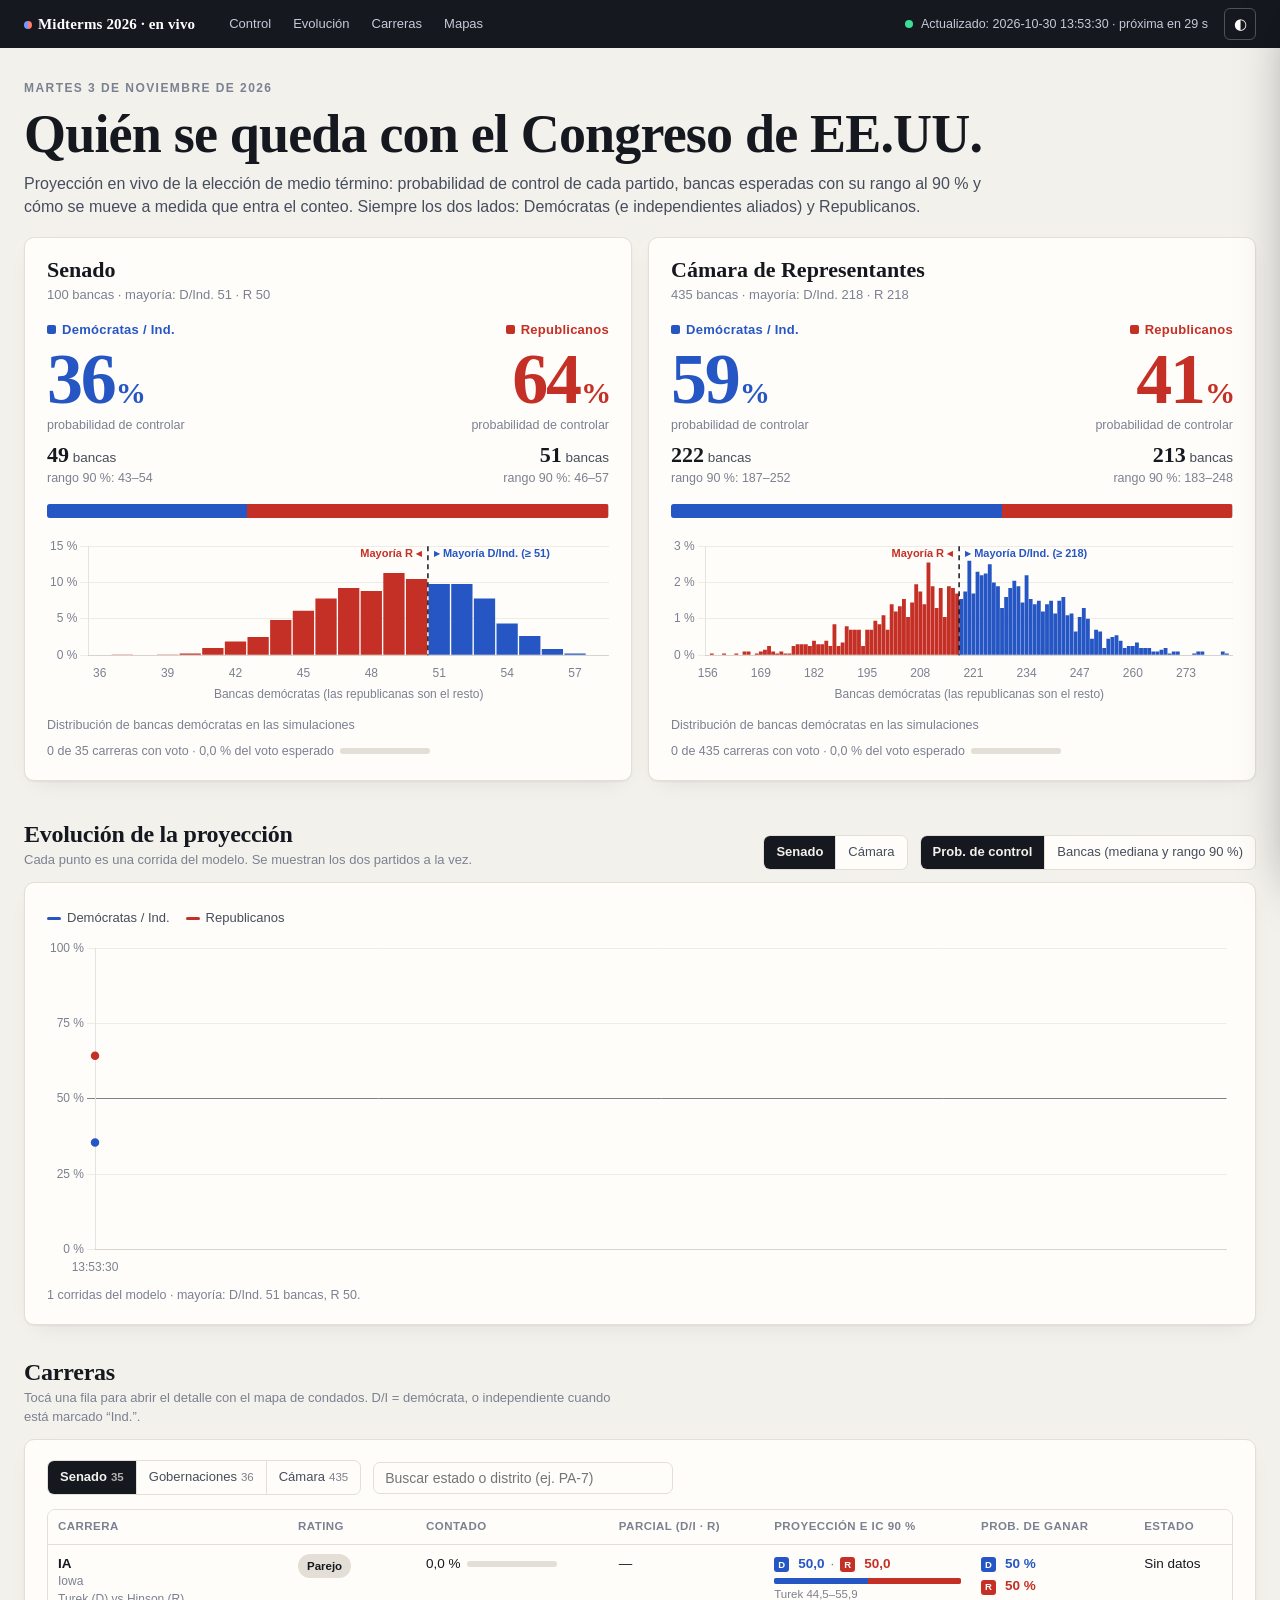
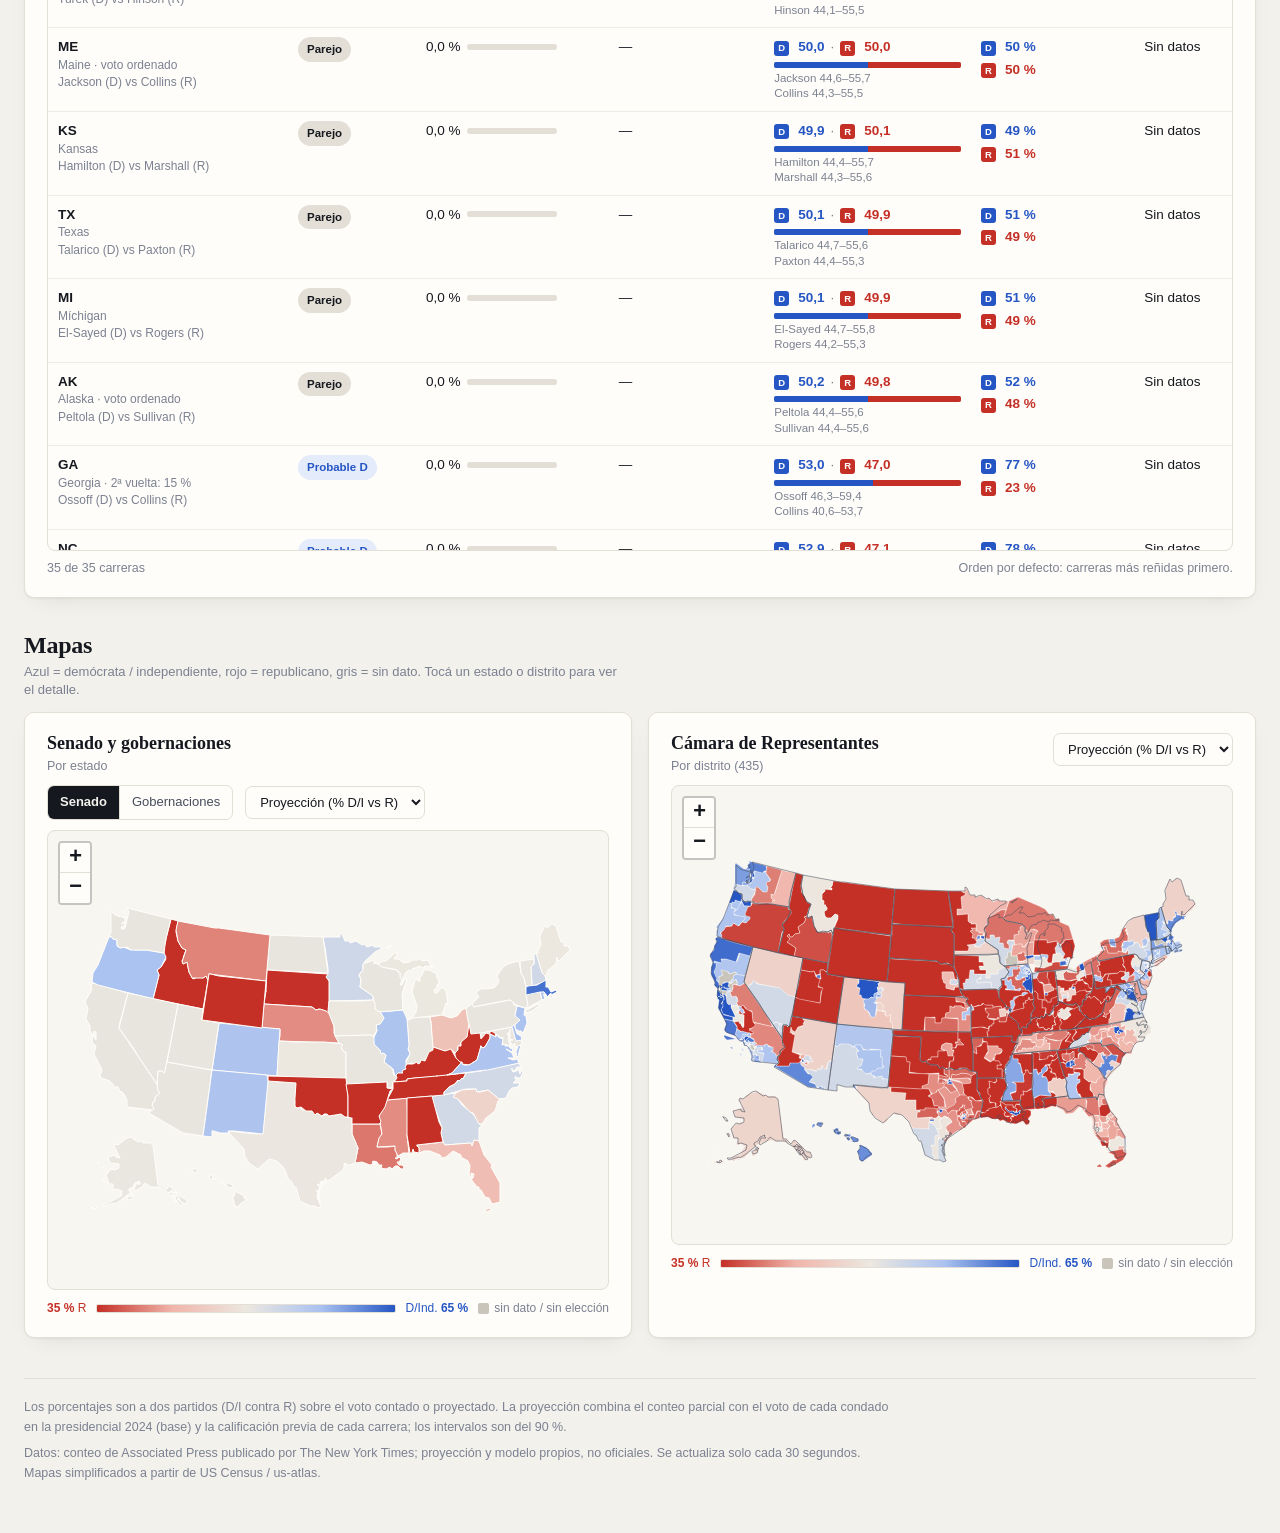
==== dash/index.html @ 450eb251 "Tablero en vivo (mapas, carreras, control) y datos previos a la elección Co-Authored-By: Claude Opus" ====
<!doctype html>
<html lang="es">
<head>
<meta charset="utf-8">
<meta name="viewport" content="width=device-width,initial-scale=1">
<title>Midterms 2026 en vivo</title>
<meta name="description" content="Proyección en vivo de las elecciones de medio término de EE.UU. 2026: Senado, Cámara de Representantes y gobernaciones.">
<link rel="stylesheet" href="lib/leaflet.css">
<link rel="stylesheet" href="style.css">
</head>
<body>
<header class="top">
  <div class="wrap">
    <div class="brand"><i></i>Midterms 2026 <span>· en vivo</span></div>
    <nav class="navl" aria-label="Secciones">
      <a href="#resumen">Control</a><a href="#evolucion">Evolución</a><a href="#carreras">Carreras</a><a href="#mapas">Mapas</a>
    </nav>
    <div class="live" id="live"><span class="dot"></span><span class="lt" id="liveTxt">Cargando…</span></div>
    <button class="ibtn" id="themeBtn" type="button" aria-label="Cambiar entre modo claro y oscuro" title="Modo claro / oscuro">◐</button>
  </div>
</header>

<main class="wrap">
  <section class="hero" id="resumen">
    <div class="kick">Martes 3 de noviembre de 2026</div>
    <h1>Quién se queda con el Congreso de EE.UU.</h1>
    <p class="sub">Proyección en vivo de la elección de medio término: probabilidad de control de cada partido, bancas esperadas con su rango al 90 % y cómo se mueve a medida que entra el conteo. Siempre los dos lados: Demócratas (e independientes aliados) y Republicanos.</p>
    <div class="srcnote" id="srcnote"></div>
    <div class="errbox" id="errbox" role="alert"></div>
    <div class="chambers" id="chambers"></div>
  </section>

  <section class="block" id="evolucion">
    <div class="head">
      <div><h2>Evolución de la proyección</h2><p class="hint">Cada punto es una corrida del modelo. Se muestran los dos partidos a la vez.</p></div>
      <div class="ctl">
        <div class="seg" id="evoCh" role="group" aria-label="Cámara"><button type="button" data-v="S" class="on">Senado</button><button type="button" data-v="H">Cámara</button></div>
        <div class="seg" id="evoMet" role="group" aria-label="Métrica"><button type="button" data-v="p" class="on">Prob. de control</button><button type="button" data-v="s">Bancas (mediana y rango 90 %)</button></div>
      </div>
    </div>
    <div class="card">
      <div class="leg"><span><i style="background:var(--d)"></i>Demócratas / Ind.</span><span><i style="background:var(--r)"></i>Republicanos</span></div>
      <div class="evo"><canvas id="evoCanvas" role="img" aria-label="Evolución de la probabilidad de control y de las bancas"></canvas></div>
      <p class="note" id="evoNote"></p>
    </div>
  </section>

  <section class="block" id="carreras">
    <div class="head">
      <div><h2>Carreras</h2><p class="hint">Tocá una fila para abrir el detalle con el mapa de condados. D/I = demócrata, o independiente cuando está marcado “Ind.”.</p></div>
    </div>
    <div class="card">
      <div class="ctl">
        <div class="seg" id="tabOff" role="group" aria-label="Tipo de carrera"></div>
        <input class="sbox" id="q" type="search" placeholder="Buscar estado o distrito (ej. PA-7)" aria-label="Buscar carrera" autocomplete="off">
        <label class="chk" id="allWrap"><input type="checkbox" id="allH"> Mostrar las 435</label>
      </div>
      <div class="tw"><div class="scroller" id="tscroll"><table class="rt" id="rt"></table></div></div>
      <div class="tmeta"><span id="tcount"></span><span>Orden por defecto: carreras más reñidas primero.</span></div>
    </div>
  </section>

  <section class="block" id="mapas">
    <div class="head">
      <div><h2>Mapas</h2><p class="hint">Azul = demócrata / independiente, rojo = republicano, gris = sin dato. Tocá un estado o distrito para ver el detalle.</p></div>
    </div>
    <div class="maps">
      <div class="card">
        <div class="mh">
          <div><h3>Senado y gobernaciones</h3><p>Por estado</p></div>
          <div class="ctl">
            <div class="seg" id="m1off" role="group" aria-label="Cargo"><button type="button" data-v="S" class="on">Senado</button><button type="button" data-v="G">Gobernaciones</button></div>
            <select class="sel" id="m1met" aria-label="Qué colorear"></select>
          </div>
        </div>
        <div class="map" id="map1"></div>
        <div class="lg" id="lg1"></div>
      </div>
      <div class="card">
        <div class="mh">
          <div><h3>Cámara de Representantes</h3><p>Por distrito (435)</p></div>
          <div class="ctl"><select class="sel" id="m2met" aria-label="Qué colorear"></select></div>
        </div>
        <div class="map" id="map2"></div>
        <div class="lg" id="lg2"></div>
      </div>
    </div>
  </section>

  <footer class="foot">
    <p>Los porcentajes son a dos partidos (D/I contra R) sobre el voto contado o proyectado. La proyección combina el conteo parcial con el voto de cada condado en la presidencial 2024 (base) y la calificación previa de cada carrera; los intervalos son del 90 %.</p>
    <p>Datos: conteo de Associated Press publicado por The New York Times; proyección y modelo propios, no oficiales. Se actualiza solo cada 30 segundos. Mapas simplificados a partir de US Census / us-atlas.</p>
  </footer>
</main>

<div class="scrim" id="scrim"></div>
<aside class="drawer" id="drawer" aria-hidden="true" aria-label="Detalle de la carrera">
  <div class="dh"><div><h2 id="dTitle"></h2><div class="m" id="dMeta"></div></div><button class="xbtn" id="dClose" type="button" aria-label="Cerrar">✕</button></div>
  <div class="db">
    <div class="cmp" id="dCmp"></div>
    <div class="head" style="margin:18px 0 10px"><div class="seg" id="dMode" role="group" aria-label="Qué mostrar en el mapa"></div></div>
    <div class="map dmap" id="dmap"></div>
    <div class="lg" id="dLg"></div>
    <p class="note" id="dNote"></p>
    <div class="utab" id="dUnits"></div>
  </div>
</aside>

<script src="lib/leaflet.js"></script>
<script src="lib/chart.umd.js"></script>
<script src="app.js"></script>
</body>
</html>
---- dash/lib/leaflet.css ----
/* required styles */

.leaflet-pane,
.leaflet-tile,
.leaflet-marker-icon,
.leaflet-marker-shadow,
.leaflet-tile-container,
.leaflet-pane > svg,
.leaflet-pane > canvas,
.leaflet-zoom-box,
.leaflet-image-layer,
.leaflet-layer {
	position: absolute;
	left: 0;
	top: 0;
	}
.leaflet-container {
	overflow: hidden;
	}
.leaflet-tile,
.leaflet-marker-icon,
.leaflet-marker-shadow {
	-webkit-user-select: none;
	   -moz-user-select: none;
	        user-select: none;
	  -webkit-user-drag: none;
	}
/* Prevents IE11 from highlighting tiles in blue */
.leaflet-tile::selection {
	background: transparent;
}
/* Safari renders non-retina tile on retina better with this, but Chrome is worse */
.leaflet-safari .leaflet-tile {
	image-rendering: -webkit-optimize-contrast;
	}
/* hack that prevents hw layers "stretching" when loading new tiles */
.leaflet-safari .leaflet-tile-container {
	width: 1600px;
	height: 1600px;
	-webkit-transform-origin: 0 0;
	}
.leaflet-marker-icon,
.leaflet-marker-shadow {
	display: block;
	}
/* .leaflet-container svg: reset svg max-width decleration shipped in Joomla! (joomla.org) 3.x */
/* .leaflet-container img: map is broken in FF if you have max-width: 100% on tiles */
.leaflet-container .leaflet-overlay-pane svg {
	max-width: none !important;
	max-height: none !important;
	}
.leaflet-container .leaflet-marker-pane img,
.leaflet-container .leaflet-shadow-pane img,
.leaflet-container .leaflet-tile-pane img,
.leaflet-container img.leaflet-image-layer,
.leaflet-container .leaflet-tile {
	max-width: none !important;
	max-height: none !important;
	width: auto;
	padding: 0;
	}

.leaflet-container img.leaflet-tile {
	/* See: https://bugs.chromium.org/p/chromium/issues/detail?id=600120 */
	mix-blend-mode: plus-lighter;
}

.leaflet-container.leaflet-touch-zoom {
	-ms-touch-action: pan-x pan-y;
	touch-action: pan-x pan-y;
	}
.leaflet-container.leaflet-touch-drag {
	-ms-touch-action: pinch-zoom;
	/* Fallback for FF which doesn't support pinch-zoom */
	touch-action: none;
	touch-action: pinch-zoom;
}
.leaflet-container.leaflet-touch-drag.leaflet-touch-zoom {
	-ms-touch-action: none;
	touch-action: none;
}
.leaflet-container {
	-webkit-tap-highlight-color: transparent;
}
.leaflet-container a {
	-webkit-tap-highlight-color: rgba(51, 181, 229, 0.4);
}
.leaflet-tile {
	filter: inherit;
	visibility: hidden;
	}
.leaflet-tile-loaded {
	visibility: inherit;
	}
.leaflet-zoom-box {
	width: 0;
	height: 0;
	-moz-box-sizing: border-box;
	     box-sizing: border-box;
	z-index: 800;
	}
/* workaround for https://bugzilla.mozilla.org/show_bug.cgi?id=888319 */
.leaflet-overlay-pane svg {
	-moz-user-select: none;
	}

.leaflet-pane         { z-index: 400; }

.leaflet-tile-pane    { z-index: 200; }
.leaflet-overlay-pane { z-index: 400; }
.leaflet-shadow-pane  { z-index: 500; }
.leaflet-marker-pane  { z-index: 600; }
.leaflet-tooltip-pane   { z-index: 650; }
.leaflet-popup-pane   { z-index: 700; }

.leaflet-map-pane canvas { z-index: 100; }
.leaflet-map-pane svg    { z-index: 200; }

.leaflet-vml-shape {
	width: 1px;
	height: 1px;
	}
.lvml {
	behavior: url(#default#VML);
	display: inline-block;
	position: absolute;
	}


/* control positioning */

.leaflet-control {
	position: relative;
	z-index: 800;
	pointer-events: visiblePainted; /* IE 9-10 doesn't have auto */
	pointer-events: auto;
	}
.leaflet-top,
.leaflet-bottom {
	position: absolute;
	z-index: 1000;
	pointer-events: none;
	}
.leaflet-top {
	top: 0;
	}
.leaflet-right {
	right: 0;
	}
.leaflet-bottom {
	bottom: 0;
	}
.leaflet-left {
	left: 0;
	}
.leaflet-control {
	float: left;
	clear: both;
	}
.leaflet-right .leaflet-control {
	float: right;
	}
.leaflet-top .leaflet-control {
	margin-top: 10px;
	}
.leaflet-bottom .leaflet-control {
	margin-bottom: 10px;
	}
.leaflet-left .leaflet-control {
	margin-left: 10px;
	}
.leaflet-right .leaflet-control {
	margin-right: 10px;
	}


/* zoom and fade animations */

.leaflet-fade-anim .leaflet-popup {
	opacity: 0;
	-webkit-transition: opacity 0.2s linear;
	   -moz-transition: opacity 0.2s linear;
	        transition: opacity 0.2s linear;
	}
.leaflet-fade-anim .leaflet-map-pane .leaflet-popup {
	opacity: 1;
	}
.leaflet-zoom-animated {
	-webkit-transform-origin: 0 0;
	    -ms-transform-origin: 0 0;
	        transform-origin: 0 0;
	}
svg.leaflet-zoom-animated {
	will-change: transform;
}

.leaflet-zoom-anim .leaflet-zoom-animated {
	-webkit-transition: -webkit-transform 0.25s cubic-bezier(0,0,0.25,1);
	   -moz-transition:    -moz-transform 0.25s cubic-bezier(0,0,0.25,1);
	        transition:         transform 0.25s cubic-bezier(0,0,0.25,1);
	}
.leaflet-zoom-anim .leaflet-tile,
.leaflet-pan-anim .leaflet-tile {
	-webkit-transition: none;
	   -moz-transition: none;
	        transition: none;
	}

.leaflet-zoom-anim .leaflet-zoom-hide {
	visibility: hidden;
	}


/* cursors */

.leaflet-interactive {
	cursor: pointer;
	}
.leaflet-grab {
	cursor: -webkit-grab;
	cursor:    -moz-grab;
	cursor:         grab;
	}
.leaflet-crosshair,
.leaflet-crosshair .leaflet-interactive {
	cursor: crosshair;
	}
.leaflet-popup-pane,
.leaflet-control {
	cursor: auto;
	}
.leaflet-dragging .leaflet-grab,
.leaflet-dragging .leaflet-grab .leaflet-interactive,
.leaflet-dragging .leaflet-marker-draggable {
	cursor: move;
	cursor: -webkit-grabbing;
	cursor:    -moz-grabbing;
	cursor:         grabbing;
	}

/* marker & overlays interactivity */
.leaflet-marker-icon,
.leaflet-marker-shadow,
.leaflet-image-layer,
.leaflet-pane > svg path,
.leaflet-tile-container {
	pointer-events: none;
	}

.leaflet-marker-icon.leaflet-interactive,
.leaflet-image-layer.leaflet-interactive,
.leaflet-pane > svg path.leaflet-interactive,
svg.leaflet-image-layer.leaflet-interactive path {
	pointer-events: visiblePainted; /* IE 9-10 doesn't have auto */
	pointer-events: auto;
	}

/* visual tweaks */

.leaflet-container {
	background: #ddd;
	outline-offset: 1px;
	}
.leaflet-container a {
	color: #0078A8;
	}
.leaflet-zoom-box {
	border: 2px dotted #38f;
	background: rgba(255,255,255,0.5);
	}


/* general typography */
.leaflet-container {
	font-family: "Helvetica Neue", Arial, Helvetica, sans-serif;
	font-size: 12px;
	font-size: 0.75rem;
	line-height: 1.5;
	}


/* general toolbar styles */

.leaflet-bar {
	box-shadow: 0 1px 5px rgba(0,0,0,0.65);
	border-radius: 4px;
	}
.leaflet-bar a {
	background-color: #fff;
	border-bottom: 1px solid #ccc;
	width: 26px;
	height: 26px;
	line-height: 26px;
	display: block;
	text-align: center;
	text-decoration: none;
	color: black;
	}
.leaflet-bar a,
.leaflet-control-layers-toggle {
	background-position: 50% 50%;
	background-repeat: no-repeat;
	display: block;
	}
.leaflet-bar a:hover,
.leaflet-bar a:focus {
	background-color: #f4f4f4;
	}
.leaflet-bar a:first-child {
	border-top-left-radius: 4px;
	border-top-right-radius: 4px;
	}
.leaflet-bar a:last-child {
	border-bottom-left-radius: 4px;
	border-bottom-right-radius: 4px;
	border-bottom: none;
	}
.leaflet-bar a.leaflet-disabled {
	cursor: default;
	background-color: #f4f4f4;
	color: #bbb;
	}

.leaflet-touch .leaflet-bar a {
	width: 30px;
	height: 30px;
	line-height: 30px;
	}
.leaflet-touch .leaflet-bar a:first-child {
	border-top-left-radius: 2px;
	border-top-right-radius: 2px;
	}
.leaflet-touch .leaflet-bar a:last-child {
	border-bottom-left-radius: 2px;
	border-bottom-right-radius: 2px;
	}

/* zoom control */

.leaflet-control-zoom-in,
.leaflet-control-zoom-out {
	font: bold 18px 'Lucida Console', Monaco, monospace;
	text-indent: 1px;
	}

.leaflet-touch .leaflet-control-zoom-in, .leaflet-touch .leaflet-control-zoom-out  {
	font-size: 22px;
	}


/* layers control */

.leaflet-control-layers {
	box-shadow: 0 1px 5px rgba(0,0,0,0.4);
	background: #fff;
	border-radius: 5px;
	}
.leaflet-control-layers-toggle {
	background-image: url(images/layers.png);
	width: 36px;
	height: 36px;
	}
.leaflet-retina .leaflet-control-layers-toggle {
	background-image: url(images/layers-2x.png);
	background-size: 26px 26px;
	}
.leaflet-touch .leaflet-control-layers-toggle {
	width: 44px;
	height: 44px;
	}
.leaflet-control-layers .leaflet-control-layers-list,
.leaflet-control-layers-expanded .leaflet-control-layers-toggle {
	display: none;
	}
.leaflet-control-layers-expanded .leaflet-control-layers-list {
	display: block;
	position: relative;
	}
.leaflet-control-layers-expanded {
	padding: 6px 10px 6px 6px;
	color: #333;
	background: #fff;
	}
.leaflet-control-layers-scrollbar {
	overflow-y: scroll;
	overflow-x: hidden;
	padding-right: 5px;
	}
.leaflet-control-layers-selector {
	margin-top: 2px;
	position: relative;
	top: 1px;
	}
.leaflet-control-layers label {
	display: block;
	font-size: 13px;
	font-size: 1.08333em;
	}
.leaflet-control-layers-separator {
	height: 0;
	border-top: 1px solid #ddd;
	margin: 5px -10px 5px -6px;
	}

/* Default icon URLs */
.leaflet-default-icon-path { /* used only in path-guessing heuristic, see L.Icon.Default */
	background-image: url(images/marker-icon.png);
	}


/* attribution and scale controls */

.leaflet-container .leaflet-control-attribution {
	background: #fff;
	background: rgba(255, 255, 255, 0.8);
	margin: 0;
	}
.leaflet-control-attribution,
.leaflet-control-scale-line {
	padding: 0 5px;
	color: #333;
	line-height: 1.4;
	}
.leaflet-control-attribution a {
	text-decoration: none;
	}
.leaflet-control-attribution a:hover,
.leaflet-control-attribution a:focus {
	text-decoration: underline;
	}
.leaflet-attribution-flag {
	display: inline !important;
	vertical-align: baseline !important;
	width: 1em;
	height: 0.6669em;
	}
.leaflet-left .leaflet-control-scale {
	margin-left: 5px;
	}
.leaflet-bottom .leaflet-control-scale {
	margin-bottom: 5px;
	}
.leaflet-control-scale-line {
	border: 2px solid #777;
	border-top: none;
	line-height: 1.1;
	padding: 2px 5px 1px;
	white-space: nowrap;
	-moz-box-sizing: border-box;
	     box-sizing: border-box;
	background: rgba(255, 255, 255, 0.8);
	text-shadow: 1px 1px #fff;
	}
.leaflet-control-scale-line:not(:first-child) {
	border-top: 2px solid #777;
	border-bottom: none;
	margin-top: -2px;
	}
.leaflet-control-scale-line:not(:first-child):not(:last-child) {
	border-bottom: 2px solid #777;
	}

.leaflet-touch .leaflet-control-attribution,
.leaflet-touch .leaflet-control-layers,
.leaflet-touch .leaflet-bar {
	box-shadow: none;
	}
.leaflet-touch .leaflet-control-layers,
.leaflet-touch .leaflet-bar {
	border: 2px solid rgba(0,0,0,0.2);
	background-clip: padding-box;
	}


/* popup */

.leaflet-popup {
	position: absolute;
	text-align: center;
	margin-bottom: 20px;
	}
.leaflet-popup-content-wrapper {
	padding: 1px;
	text-align: left;
	border-radius: 12px;
	}
.leaflet-popup-content {
	margin: 13px 24px 13px 20px;
	line-height: 1.3;
	font-size: 13px;
	font-size: 1.08333em;
	min-height: 1px;
	}
.leaflet-popup-content p {
	margin: 17px 0;
	margin: 1.3em 0;
	}
.leaflet-popup-tip-container {
	width: 40px;
	height: 20px;
	position: absolute;
	left: 50%;
	margin-top: -1px;
	margin-left: -20px;
	overflow: hidden;
	pointer-events: none;
	}
.leaflet-popup-tip {
	width: 17px;
	height: 17px;
	padding: 1px;

	margin: -10px auto 0;
	pointer-events: auto;

	-webkit-transform: rotate(45deg);
	   -moz-transform: rotate(45deg);
	    -ms-transform: rotate(45deg);
	        transform: rotate(45deg);
	}
.leaflet-popup-content-wrapper,
.leaflet-popup-tip {
	background: white;
	color: #333;
	box-shadow: 0 3px 14px rgba(0,0,0,0.4);
	}
.leaflet-container a.leaflet-popup-close-button {
	position: absolute;
	top: 0;
	right: 0;
	border: none;
	text-align: center;
	width: 24px;
	height: 24px;
	font: 16px/24px Tahoma, Verdana, sans-serif;
	color: #757575;
	text-decoration: none;
	background: transparent;
	}
.leaflet-container a.leaflet-popup-close-button:hover,
.leaflet-container a.leaflet-popup-close-button:focus {
	color: #585858;
	}
.leaflet-popup-scrolled {
	overflow: auto;
	}

.leaflet-oldie .leaflet-popup-content-wrapper {
	-ms-zoom: 1;
	}
.leaflet-oldie .leaflet-popup-tip {
	width: 24px;
	margin: 0 auto;

	-ms-filter: "progid:DXImageTransform.Microsoft.Matrix(M11=0.70710678, M12=0.70710678, M21=-0.70710678, M22=0.70710678)";
	filter: progid:DXImageTransform.Microsoft.Matrix(M11=0.70710678, M12=0.70710678, M21=-0.70710678, M22=0.70710678);
	}

.leaflet-oldie .leaflet-control-zoom,
.leaflet-oldie .leaflet-control-layers,
.leaflet-oldie .leaflet-popup-content-wrapper,
.leaflet-oldie .leaflet-popup-tip {
	border: 1px solid #999;
	}


/* div icon */

.leaflet-div-icon {
	background: #fff;
	border: 1px solid #666;
	}


/* Tooltip */
/* Base styles for the element that has a tooltip */
.leaflet-tooltip {
	position: absolute;
	padding: 6px;
	background-color: #fff;
	border: 1px solid #fff;
	border-radius: 3px;
	color: #222;
	white-space: nowrap;
	-webkit-user-select: none;
	-moz-user-select: none;
	-ms-user-select: none;
	user-select: none;
	pointer-events: none;
	box-shadow: 0 1px 3px rgba(0,0,0,0.4);
	}
.leaflet-tooltip.leaflet-interactive {
	cursor: pointer;
	pointer-events: auto;
	}
.leaflet-tooltip-top:before,
.leaflet-tooltip-bottom:before,
.leaflet-tooltip-left:before,
.leaflet-tooltip-right:before {
	position: absolute;
	pointer-events: none;
	border: 6px solid transparent;
	background: transparent;
	content: "";
	}

/* Directions */

.leaflet-tooltip-bottom {
	margin-top: 6px;
}
.leaflet-tooltip-top {
	margin-top: -6px;
}
.leaflet-tooltip-bottom:before,
.leaflet-tooltip-top:before {
	left: 50%;
	margin-left: -6px;
	}
.leaflet-tooltip-top:before {
	bottom: 0;
	margin-bottom: -12px;
	border-top-color: #fff;
	}
.leaflet-tooltip-bottom:before {
	top: 0;
	margin-top: -12px;
	margin-left: -6px;
	border-bottom-color: #fff;
	}
.leaflet-tooltip-left {
	margin-left: -6px;
}
.leaflet-tooltip-right {
	margin-left: 6px;
}
.leaflet-tooltip-left:before,
.leaflet-tooltip-right:before {
	top: 50%;
	margin-top: -6px;
	}
.leaflet-tooltip-left:before {
	right: 0;
	margin-right: -12px;
	border-left-color: #fff;
	}
.leaflet-tooltip-right:before {
	left: 0;
	margin-left: -12px;
	border-right-color: #fff;
	}

/* Printing */

@media print {
	/* Prevent printers from removing background-images of controls. */
	.leaflet-control {
		-webkit-print-color-adjust: exact;
		print-color-adjust: exact;
		}
	}
---- dash/style.css ----
/* Midterms 2026 — tablero en vivo. Papel cálido + tinta; azul (D/Ind.) y rojo (R) como únicos colores de datos. */
:root{
  --bg:#f3f1ec;--card:#fffdf9;--ink:#15181f;--ink2:#464d5c;--mut:#7b8191;--line:#e3dfd6;--line2:#efece5;
  --d:#2556c4;--d-soft:#e4ebfa;--r:#c42f26;--r-soft:#fae6e3;--neutral:#ece8e0;
  --grey:#c9c5bb;--accent:#15181f;--live:#17915a;--warn:#c98a0b;--bad:#c42f26;
  --map-bg:#f8f6f1;--shadow:0 1px 2px rgba(20,24,31,.05),0 8px 24px -12px rgba(20,24,31,.12);
  --serif:"Iowan Old Style","Palatino Linotype",Palatino,Charter,"Book Antiqua",Georgia,serif;
  --sans:-apple-system,BlinkMacSystemFont,"Segoe UI",Roboto,"Helvetica Neue",Arial,sans-serif;
  color-scheme:light;
}
:root[data-theme="dark"]{
  --bg:#0f1218;--card:#171b23;--ink:#eceff5;--ink2:#b4bccb;--mut:#7f8799;--line:#272d39;--line2:#1f2430;
  --d:#6f9bff;--d-soft:#1b2744;--r:#ff7b6d;--r-soft:#3a1f1d;--neutral:#343a47;
  --grey:#3b4150;--accent:#eceff5;--live:#3ddc97;--warn:#e8b13a;--bad:#ff7b6d;
  --map-bg:#12161d;--shadow:0 1px 2px rgba(0,0,0,.4);color-scheme:dark;
}
@media(prefers-color-scheme:dark){
  :root:not([data-theme="light"]){
    --bg:#0f1218;--card:#171b23;--ink:#eceff5;--ink2:#b4bccb;--mut:#7f8799;--line:#272d39;--line2:#1f2430;
    --d:#6f9bff;--d-soft:#1b2744;--r:#ff7b6d;--r-soft:#3a1f1d;--neutral:#343a47;
    --grey:#3b4150;--accent:#eceff5;--live:#3ddc97;--warn:#e8b13a;--bad:#ff7b6d;
    --map-bg:#12161d;--shadow:0 1px 2px rgba(0,0,0,.4);color-scheme:dark;
  }
}
*{box-sizing:border-box}
html{-webkit-text-size-adjust:100%;scroll-behavior:smooth;scroll-padding-top:56px}
body{margin:0;background:var(--bg);color:var(--ink);font:15px/1.45 var(--sans);overflow-x:hidden}
button{font:inherit;color:inherit}
.wrap{max-width:1360px;margin:0 auto;padding:0 24px}
@media(max-width:700px){.wrap{padding:0 16px}}
.num,.tab-num{font-variant-numeric:tabular-nums lining-nums}
.d{color:var(--d)}.r{color:var(--r)}
a{color:inherit}

/* barra superior */
.top{background:var(--ink);color:var(--bg);position:sticky;top:0;z-index:50}
:root[data-theme="dark"] .top{background:#0a0c10;border-bottom:1px solid var(--line)}
@media(prefers-color-scheme:dark){:root:not([data-theme="light"]) .top{background:#0a0c10;border-bottom:1px solid var(--line)}}
.top .wrap{display:flex;align-items:center;gap:16px;min-height:48px}
.brand{font:700 15px/1 var(--serif);letter-spacing:.01em;white-space:nowrap;color:#fff}
.brand i{font-style:normal;display:inline-block;width:8px;height:8px;border-radius:50%;margin-right:6px;background:linear-gradient(90deg,#6f9bff 50%,#ff7b6d 50%)}
.navl{display:flex;gap:2px;margin-left:8px;flex:1;min-width:0}
.navl a{color:#c4cbd8;text-decoration:none;font-size:13px;padding:6px 10px;border-radius:5px;white-space:nowrap}
.navl a:hover{background:rgba(255,255,255,.1);color:#fff}
.live{display:flex;align-items:center;gap:8px;font-size:12.5px;color:#c4cbd8;white-space:nowrap}
.dot{width:8px;height:8px;border-radius:50%;background:#3ddc97;flex:none;box-shadow:0 0 0 0 rgba(61,220,151,.6);animation:pulse 2s infinite}
.live.err .dot{background:#ff7b6d;animation:none}
@keyframes pulse{70%{box-shadow:0 0 0 7px rgba(61,220,151,0)}100%{box-shadow:0 0 0 0 rgba(61,220,151,0)}}
@media(prefers-reduced-motion:reduce){.dot{animation:none}html{scroll-behavior:auto}}
.ibtn{background:transparent;border:1px solid rgba(255,255,255,.25);color:#fff;border-radius:6px;width:32px;height:32px;cursor:pointer;display:grid;place-items:center;flex:none}
.ibtn:hover{background:rgba(255,255,255,.12)}
@media(max-width:700px){.live .lt{display:none}.navl a{padding:6px 7px;font-size:12.5px}.brand span{display:none}.top .wrap{gap:8px}}

/* héroe */
.hero{padding:34px 0 6px}
.kick{font:600 12px/1 var(--sans);letter-spacing:.12em;text-transform:uppercase;color:var(--mut);margin-bottom:12px}
.hero h1{font:700 clamp(30px,4.6vw,54px)/1.04 var(--serif);letter-spacing:-.015em;margin:0 0 10px;max-width:20em}
.hero .sub{color:var(--ink2);font-size:16px;margin:0 0 6px;max-width:62em}
.srcnote{display:inline-block;margin-top:10px;font-size:12.5px;padding:5px 10px;border-radius:4px;background:var(--r-soft);color:var(--r);font-weight:600}
.srcnote:empty{display:none}
.errbox{margin:14px 0;padding:12px 14px;border-radius:6px;background:var(--r-soft);color:var(--ink);border-left:4px solid var(--r);font-size:14px}
.errbox:empty{display:none}

/* tarjetas */
.card{min-width:0;background:var(--card);border:1px solid var(--line);border-radius:10px;padding:20px 22px;box-shadow:var(--shadow)}
@media(max-width:700px){.card{padding:16px}}
section.block{margin-top:20px}
.head{display:flex;justify-content:space-between;align-items:flex-end;flex-wrap:wrap;gap:10px 16px;margin:34px 0 12px}
.head h2{font:700 24px/1.1 var(--serif);margin:0;letter-spacing:-.01em}
.head .hint{color:var(--mut);font-size:13px;margin:4px 0 0;max-width:46em}
.chambers{display:grid;grid-template-columns:repeat(2,minmax(0,1fr));gap:16px;margin-top:18px}
@media(max-width:900px){.chambers{grid-template-columns:minmax(0,1fr)}}
.ch h2{font:700 22px/1.1 var(--serif);margin:0}
.ch .need{color:var(--mut);font-size:13px;margin:4px 0 16px}
.duo{display:grid;grid-template-columns:1fr 1fr;gap:12px}
.duo .side.rr{text-align:right}
.pname{font-size:13px;font-weight:600;letter-spacing:.02em;display:flex;align-items:center;gap:6px}
.duo .side.rr .pname{justify-content:flex-end}
.pname::before{content:"";width:9px;height:9px;border-radius:2px;background:currentColor}
.big{font:700 clamp(44px,6.2vw,72px)/.95 var(--serif);letter-spacing:-.03em;font-variant-numeric:lining-nums tabular-nums;margin:6px 0 2px}
.big small{font-size:.42em;font-weight:600;margin-left:1px}
.sub2{font-size:12.5px;color:var(--mut)}
.med{margin-top:10px;font-size:13.5px;color:var(--ink2)}
.med b{font:700 22px/1 var(--serif);color:var(--ink)}
.med span{display:block;font-size:12.5px;color:var(--mut);margin-top:2px}
.pbar{display:flex;height:14px;border-radius:3px;overflow:hidden;margin:16px 0 0;background:var(--grey)}
.pbar i{display:block;height:100%}
.pbar .bd{background:var(--d)}.pbar .br{background:var(--r)}
.pbar .bm{width:2px;background:var(--card)}
.hist{position:relative;height:170px;margin-top:18px}
.chnote{font-size:12.5px;color:var(--mut);margin-top:10px;display:flex;gap:8px 16px;flex-wrap:wrap;justify-content:space-between}
.prog{height:6px;background:var(--line);border-radius:3px;overflow:hidden;min-width:90px;display:inline-block;vertical-align:middle;margin-left:6px;width:90px}
.prog i{display:block;height:100%;background:var(--ink2)}

/* segmentados y controles */
.seg{display:inline-flex;border:1px solid var(--line);border-radius:7px;overflow:hidden;background:var(--card);max-width:100%;flex-wrap:wrap}
.seg button{border:0;background:transparent;padding:7px 12px;font-size:13px;cursor:pointer;color:var(--ink2);border-right:1px solid var(--line)}
.seg button:last-child{border-right:0}
.seg button[aria-pressed="true"],.seg button.on{background:var(--ink);color:var(--bg);font-weight:600}
.seg button:hover:not(.on){background:var(--line2)}
.seg .cnt{font-size:11.5px;opacity:.7;margin-left:4px}
.ctl{display:flex;flex-wrap:wrap;gap:10px 12px;align-items:center}
.sbox{flex:1;min-width:150px;max-width:300px;border:1px solid var(--line);background:var(--card);color:var(--ink);border-radius:7px;padding:7px 11px;font-size:14px}
.sbox:focus,button:focus-visible,a:focus-visible{outline:2px solid var(--d);outline-offset:1px}
.chk{font-size:13px;color:var(--ink2);display:inline-flex;gap:6px;align-items:center;cursor:pointer}
select.sel{border:1px solid var(--line);background:var(--card);color:var(--ink);border-radius:7px;padding:7px 10px;font-size:13px}

/* gráfico de evolución */
.evo{position:relative;height:340px}
@media(max-width:700px){.evo{height:280px}}
.leg{display:flex;gap:16px;font-size:13px;color:var(--ink2);margin:6px 0 10px;flex-wrap:wrap}
.leg i{display:inline-block;width:14px;height:3px;border-radius:2px;vertical-align:middle;margin-right:6px}

/* tablas */
.tw{margin-top:14px;border:1px solid var(--line);border-radius:8px;overflow:hidden}
table.rt{border-collapse:collapse;width:100%;font-size:13.5px}
.rt th{position:sticky;top:0;background:var(--card);text-align:left;font:600 11.5px/1.2 var(--sans);letter-spacing:.04em;text-transform:uppercase;color:var(--mut);padding:10px 10px;border-bottom:1px solid var(--line);white-space:nowrap;vertical-align:bottom}
.rt th button{all:unset;cursor:pointer;display:inline-flex;gap:4px;align-items:center}
.rt th button:hover{color:var(--ink)}
.rt th button:focus-visible{outline:2px solid var(--d)}
.rt th[aria-sort="ascending"] button::after{content:"▲";font-size:9px}
.rt th[aria-sort="descending"] button::after{content:"▼";font-size:9px}
.rt th[aria-sort]{color:var(--ink)}
.rt td{padding:9px 10px;border-bottom:1px solid var(--line2);vertical-align:top}
.rt tbody tr{cursor:pointer}
.rt tbody tr:hover,.rt tbody tr:focus-visible{background:var(--line2)}
.rt tbody tr.sel{background:var(--d-soft)}
.rt tr:last-child td{border-bottom:0}
.scroller{max-height:640px;overflow:auto}
.rn{font-weight:600;white-space:nowrap}
.rn small{display:block;font-weight:400;color:var(--mut);font-size:12px}
.pair{display:flex;align-items:baseline;gap:6px;white-space:nowrap;font-variant-numeric:tabular-nums}
.pair b{font-weight:600}
.pair .sp{color:var(--mut)}
.tg{display:inline-grid;place-items:center;width:15px;height:15px;border-radius:3px;font:700 9.5px/1 var(--sans);color:#fff;font-style:normal;margin-right:3px;vertical-align:1px}
.tg.d{background:var(--d)}.tg.r{background:var(--r)}
:root[data-theme="dark"] .tg{color:#0f1218}
@media(prefers-color-scheme:dark){:root:not([data-theme="light"]) .tg{color:#0f1218}}
.cil{font-size:11.5px;color:var(--mut);font-variant-numeric:tabular-nums;margin-top:3px;line-height:1.35;white-space:nowrap}
.cil span{display:block}
.sbar{display:flex;height:6px;border-radius:2px;overflow:hidden;margin-top:5px;min-width:120px;background:var(--grey)}
.sbar i{display:block;height:100%}
.sbar .a{background:var(--d)}.sbar .b{background:var(--r)}
.chip{display:inline-block;padding:3px 8px;border-radius:999px;font-size:11.5px;font-weight:600;white-space:nowrap;border:1px solid transparent}
.chip.sd{background:var(--d);color:#fff}.chip.ld{background:var(--d-soft);color:var(--d)}.chip.td{background:transparent;color:var(--d);border-color:var(--d)}
.chip.sr{background:var(--r);color:#fff}.chip.lr{background:var(--r-soft);color:var(--r)}.chip.tr{background:transparent;color:var(--r);border-color:var(--r)}
.chip.tu{background:var(--line);color:var(--ink)}.chip.na{background:transparent;color:var(--mut);border-color:var(--line)}
:root[data-theme="dark"] .chip.sd,:root[data-theme="dark"] .chip.sr{color:#0f1218}
@media(prefers-color-scheme:dark){:root:not([data-theme="light"]) .chip.sd,:root:not([data-theme="light"]) .chip.sr{color:#0f1218}}
.st-won{font-weight:600}
.cprog{display:flex;align-items:center;gap:6px;white-space:nowrap}
.cprog .prog{width:48px;margin:0}
.empty{padding:28px;text-align:center;color:var(--mut)}
.tmeta{display:flex;justify-content:space-between;color:var(--mut);font-size:12.5px;margin-top:8px;gap:8px;flex-wrap:wrap}
@media(max-width:860px){
  .rt thead{display:none}
  .rt,.rt tbody{display:block}
  .rt tr{display:grid;grid-template-columns:1fr 1fr;gap:8px 12px;padding:12px;border-bottom:1px solid var(--line)}
  .rt td{display:block;padding:0;border:0}
  .rt td::before{content:attr(data-l);display:block;font:600 10.5px/1.2 var(--sans);letter-spacing:.05em;text-transform:uppercase;color:var(--mut);margin-bottom:3px}
  .rt td.c-n{grid-column:1/2}.rt td.c-r{grid-column:2/3;text-align:right}
  .rt td.c-n::before,.rt td.c-r::before{display:none}
  .rt td.c-r{justify-self:end}
  .rt td.c-proj{grid-column:1/-1}
  .scroller{max-height:75vh}
}

/* mapas */
.maps{display:grid;grid-template-columns:repeat(2,minmax(0,1fr));gap:16px}
@media(max-width:1000px){.maps{grid-template-columns:minmax(0,1fr)}}
.mh{display:flex;justify-content:space-between;align-items:flex-start;gap:10px;flex-wrap:wrap;margin-bottom:10px}
.mh h3{font:700 18px/1.15 var(--serif);margin:0}
.mh p{margin:3px 0 0;color:var(--mut);font-size:12.5px}
.map{height:460px;border-radius:8px;background:var(--map-bg);border:1px solid var(--line);position:relative}
@media(max-width:700px){.map{height:340px}}
.leaflet-container{background:var(--map-bg);font:inherit}
.leaflet-container path.leaflet-interactive{outline:none}
.lg{display:flex;align-items:center;gap:10px;margin-top:10px;font-size:12px;color:var(--mut)}
.lg .gr{flex:1;height:9px;border-radius:2px;max-width:340px;border:1px solid var(--line)}
.lg .na{display:inline-flex;align-items:center;gap:5px}
.lg .na i{width:11px;height:11px;border-radius:2px;background:var(--grey);display:inline-block}
.lgw{display:flex;gap:12px 18px;flex-wrap:wrap;align-items:center}
.leaflet-tooltip{background:var(--card);color:var(--ink);border:1px solid var(--line);box-shadow:var(--shadow);border-radius:6px;padding:8px 10px;font:13px/1.4 var(--sans)}
.leaflet-tooltip::before{display:none}
.tt b{font-weight:700}.tt .m{color:var(--mut);font-size:11.5px}
.tt .row{display:flex;justify-content:space-between;gap:14px}
.leaflet-popup-content-wrapper,.leaflet-popup-tip{background:var(--card);color:var(--ink)}
.leaflet-popup-content{font:13px/1.4 var(--sans);margin:12px 14px}
.pop button{display:block;width:100%;margin-top:6px;border:1px solid var(--line);background:var(--card);padding:6px 9px;border-radius:5px;cursor:pointer;text-align:left}
.pop button:hover{background:var(--line2)}
.leaflet-bar a{background:var(--card);color:var(--ink);border-color:var(--line)}
.leaflet-bar a:hover{background:var(--line2)}

/* panel de detalle */
.scrim{position:fixed;inset:0;background:rgba(8,10,14,.5);z-index:90;opacity:0;pointer-events:none;transition:opacity .2s}
.scrim.on{opacity:1;pointer-events:auto}
.drawer{position:fixed;top:0;right:0;bottom:0;width:min(640px,100%);background:var(--bg);z-index:100;transform:translateX(102%);transition:transform .25s ease;overflow-y:auto;overflow-x:hidden;box-shadow:-20px 0 50px -20px rgba(0,0,0,.4);overscroll-behavior:contain}
.drawer.on{transform:none}
@media(prefers-reduced-motion:reduce){.drawer,.scrim{transition:none}}
.dh{position:sticky;top:0;z-index:5;background:var(--bg);padding:16px 20px 12px;border-bottom:1px solid var(--line);display:flex;justify-content:space-between;gap:12px;align-items:flex-start}
.dh h2{font:700 24px/1.1 var(--serif);margin:0}
.dh .m{color:var(--mut);font-size:13px;margin-top:4px}
.xbtn{border:1px solid var(--line);background:var(--card);border-radius:7px;width:36px;height:36px;font-size:18px;cursor:pointer;flex:none}
.db{padding:16px 20px 30px}
@media(max-width:700px){.dh,.db{padding-left:16px;padding-right:16px}}
.cmp{display:grid;grid-template-columns:1fr 1fr;border:1px solid var(--line);border-radius:8px;background:var(--card);overflow:hidden}
.cmp>div{padding:12px 14px}
.cmp>div+div{border-left:1px solid var(--line)}
.cmp h4{margin:0 0 8px;font-size:13px;display:flex;align-items:center;gap:6px}
.cmp dl{margin:0;display:grid;grid-template-columns:auto 1fr;gap:5px 10px;font-size:13px}
.cmp dt{color:var(--mut)}
.cmp dd{margin:0;text-align:right;font-variant-numeric:tabular-nums}
.cmp dd.v{font-weight:700;font-size:15px}
.dmap{height:360px}
@media(max-width:700px){.dmap{height:300px}}
.note{font-size:12.5px;color:var(--mut);margin:8px 0 0}
.utab{margin-top:14px;border:1px solid var(--line);border-radius:8px;overflow:auto;max-height:300px;background:var(--card)}
.utab table{border-collapse:collapse;width:100%;font-size:12.5px;min-width:480px}
.utab th{position:sticky;top:0;background:var(--card);font:600 10.5px/1.2 var(--sans);letter-spacing:.05em;text-transform:uppercase;color:var(--mut);padding:8px;text-align:right;border-bottom:1px solid var(--line)}
.utab th:first-child,.utab td:first-child{text-align:left;position:sticky;left:0;background:var(--card)}
.utab td{padding:6px 8px;text-align:right;border-bottom:1px solid var(--line2);font-variant-numeric:tabular-nums;white-space:nowrap}
.utab td:first-child{font-weight:500}
.foot{margin:40px 0 50px;color:var(--mut);font-size:12.5px;line-height:1.6;border-top:1px solid var(--line);padding-top:18px}
.foot p{margin:0 0 6px;max-width:70em}
.navl{overflow-x:auto;scrollbar-width:none}.navl::-webkit-scrollbar{display:none}
@media(max-width:700px){.brand{font-size:14px}.navl{margin-left:0}.navl a{padding:6px 6px;font-size:12px}.live{gap:0}}
.cmp dd{white-space:nowrap}
@media(max-width:700px){.cmp>div{padding:10px}.cmp dl{gap:5px 6px;font-size:12.5px}.cmp dd.v{font-size:14px}}
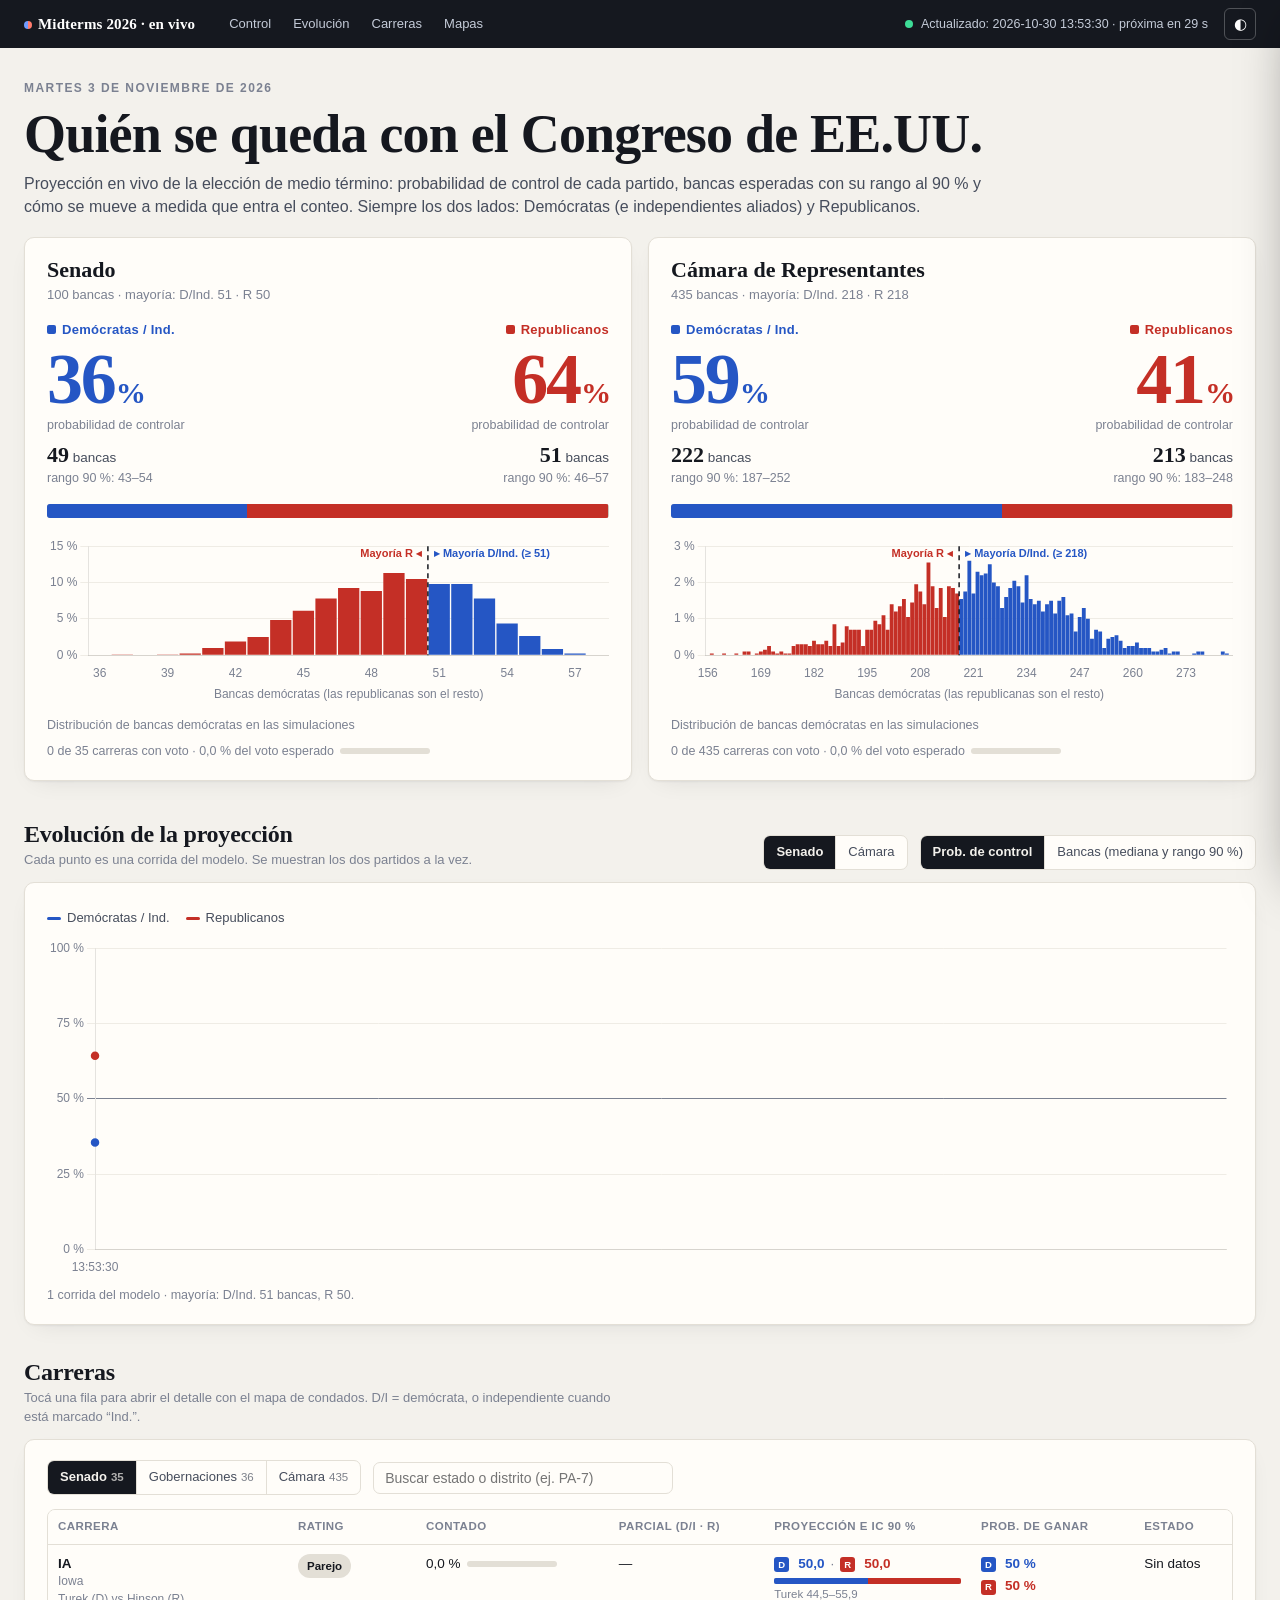
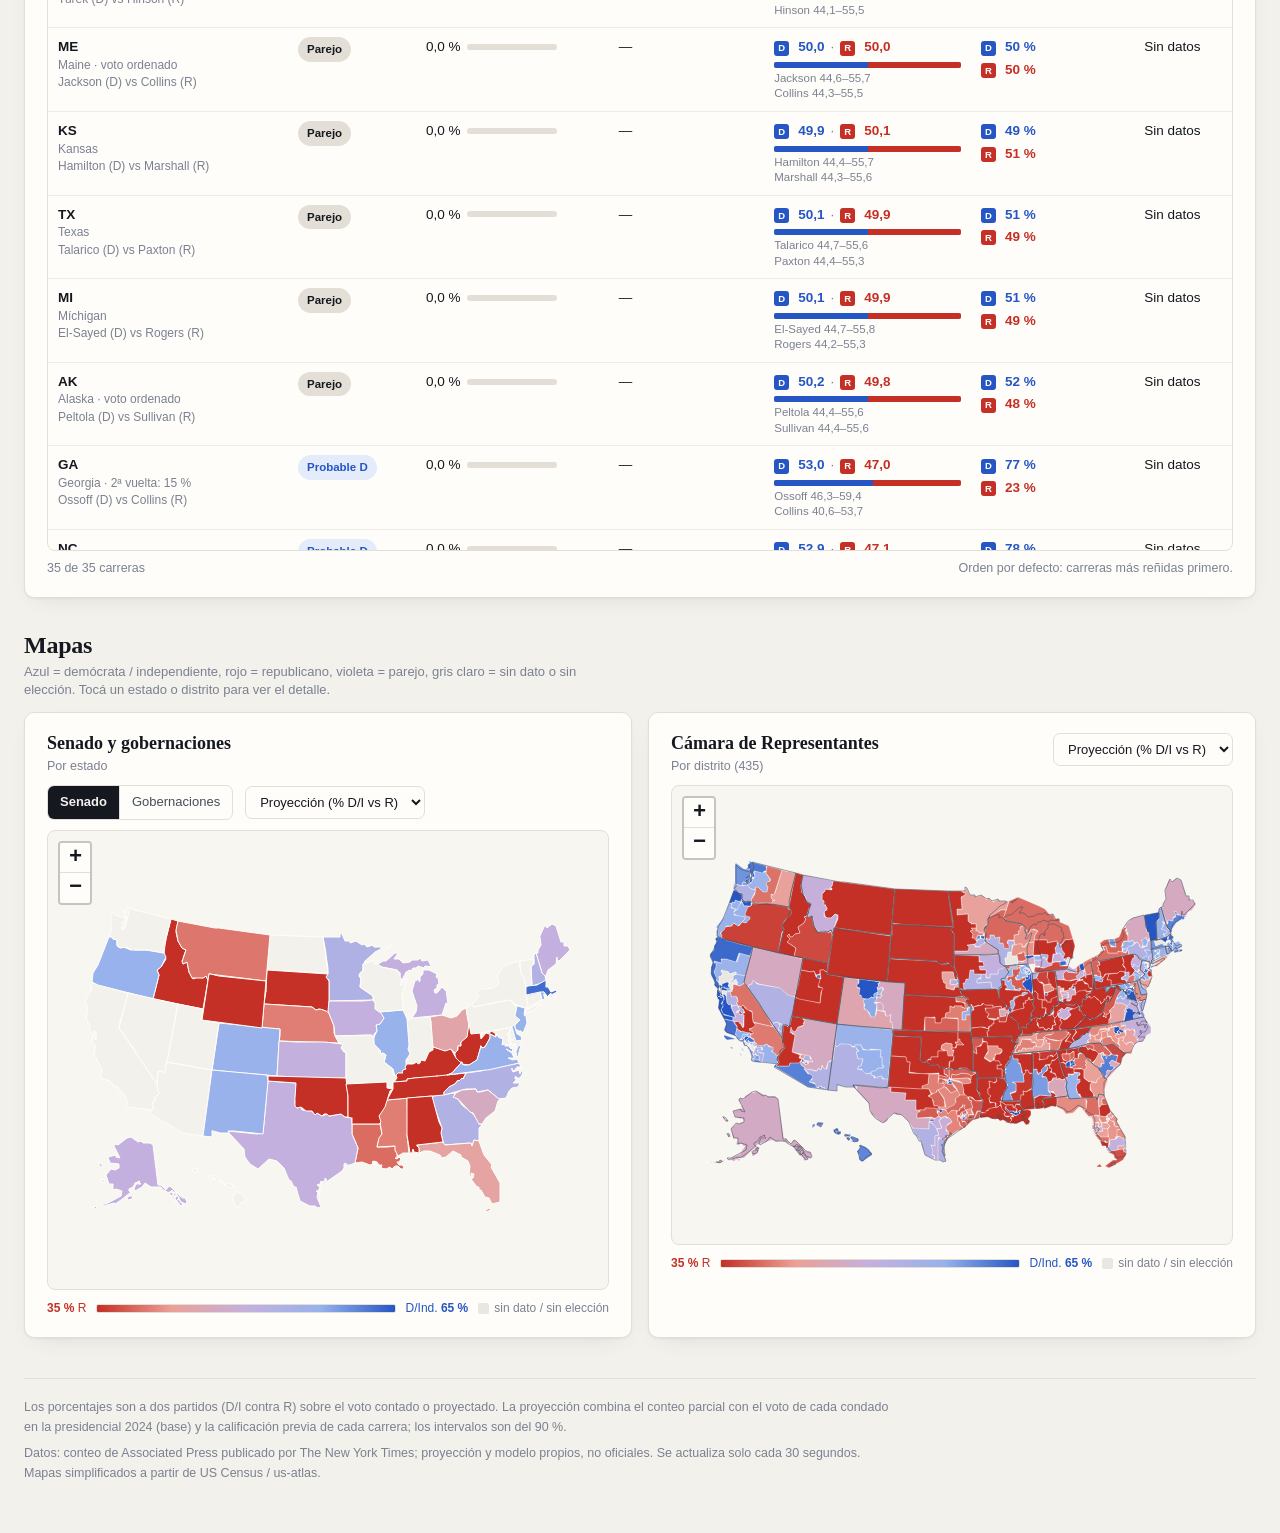
==== commit 7d8733fe: "Mapas: empate en violeta distinto de sin dato; rótulos de base presidencial y atribución AP/NYT Co-A" ====
--- a/dash/index.html
+++ b/dash/index.html
@@ -62,7 +62,7 @@
 
   <section class="block" id="mapas">
     <div class="head">
-      <div><h2>Mapas</h2><p class="hint">Azul = demócrata / independiente, rojo = republicano, gris = sin dato. Tocá un estado o distrito para ver el detalle.</p></div>
+      <div><h2>Mapas</h2><p class="hint">Azul = demócrata / independiente, rojo = republicano, violeta = parejo, gris claro = sin dato o sin elección. Tocá un estado o distrito para ver el detalle.</p></div>
     </div>
     <div class="maps">
       <div class="card">
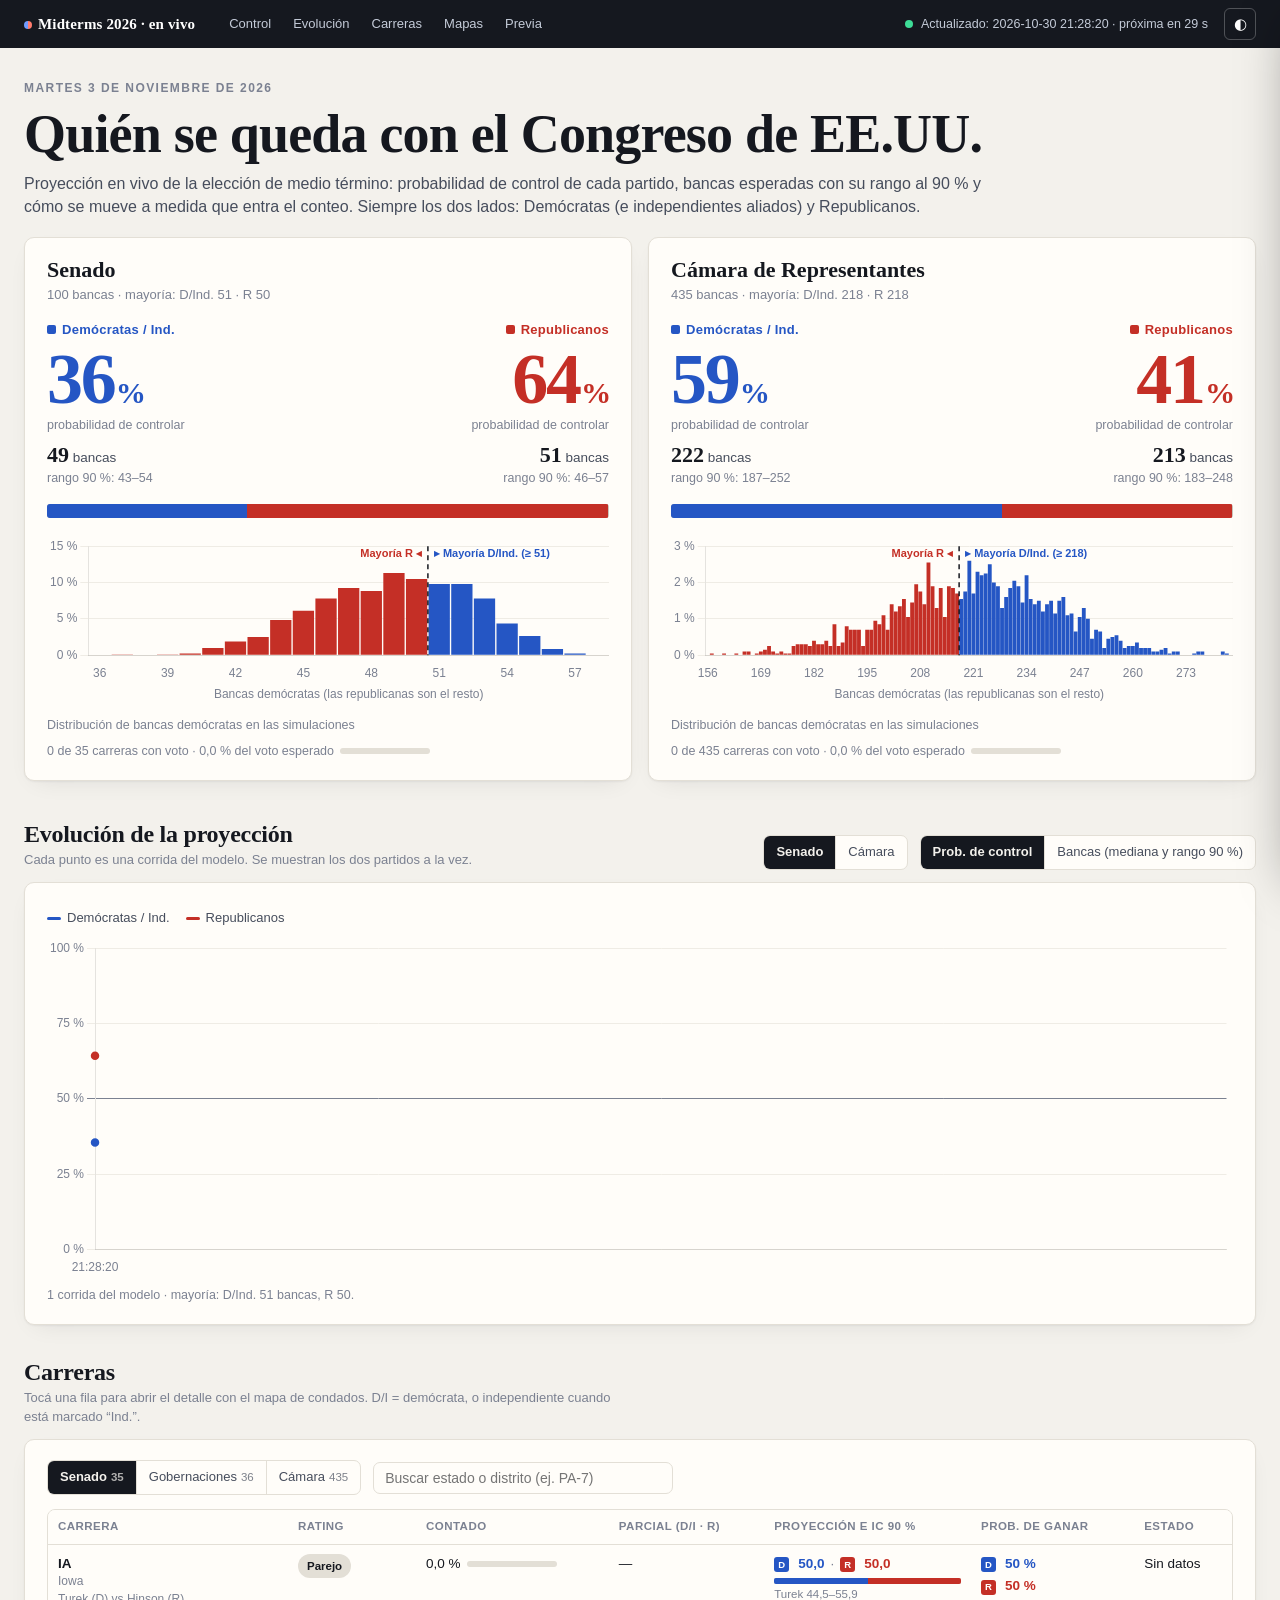
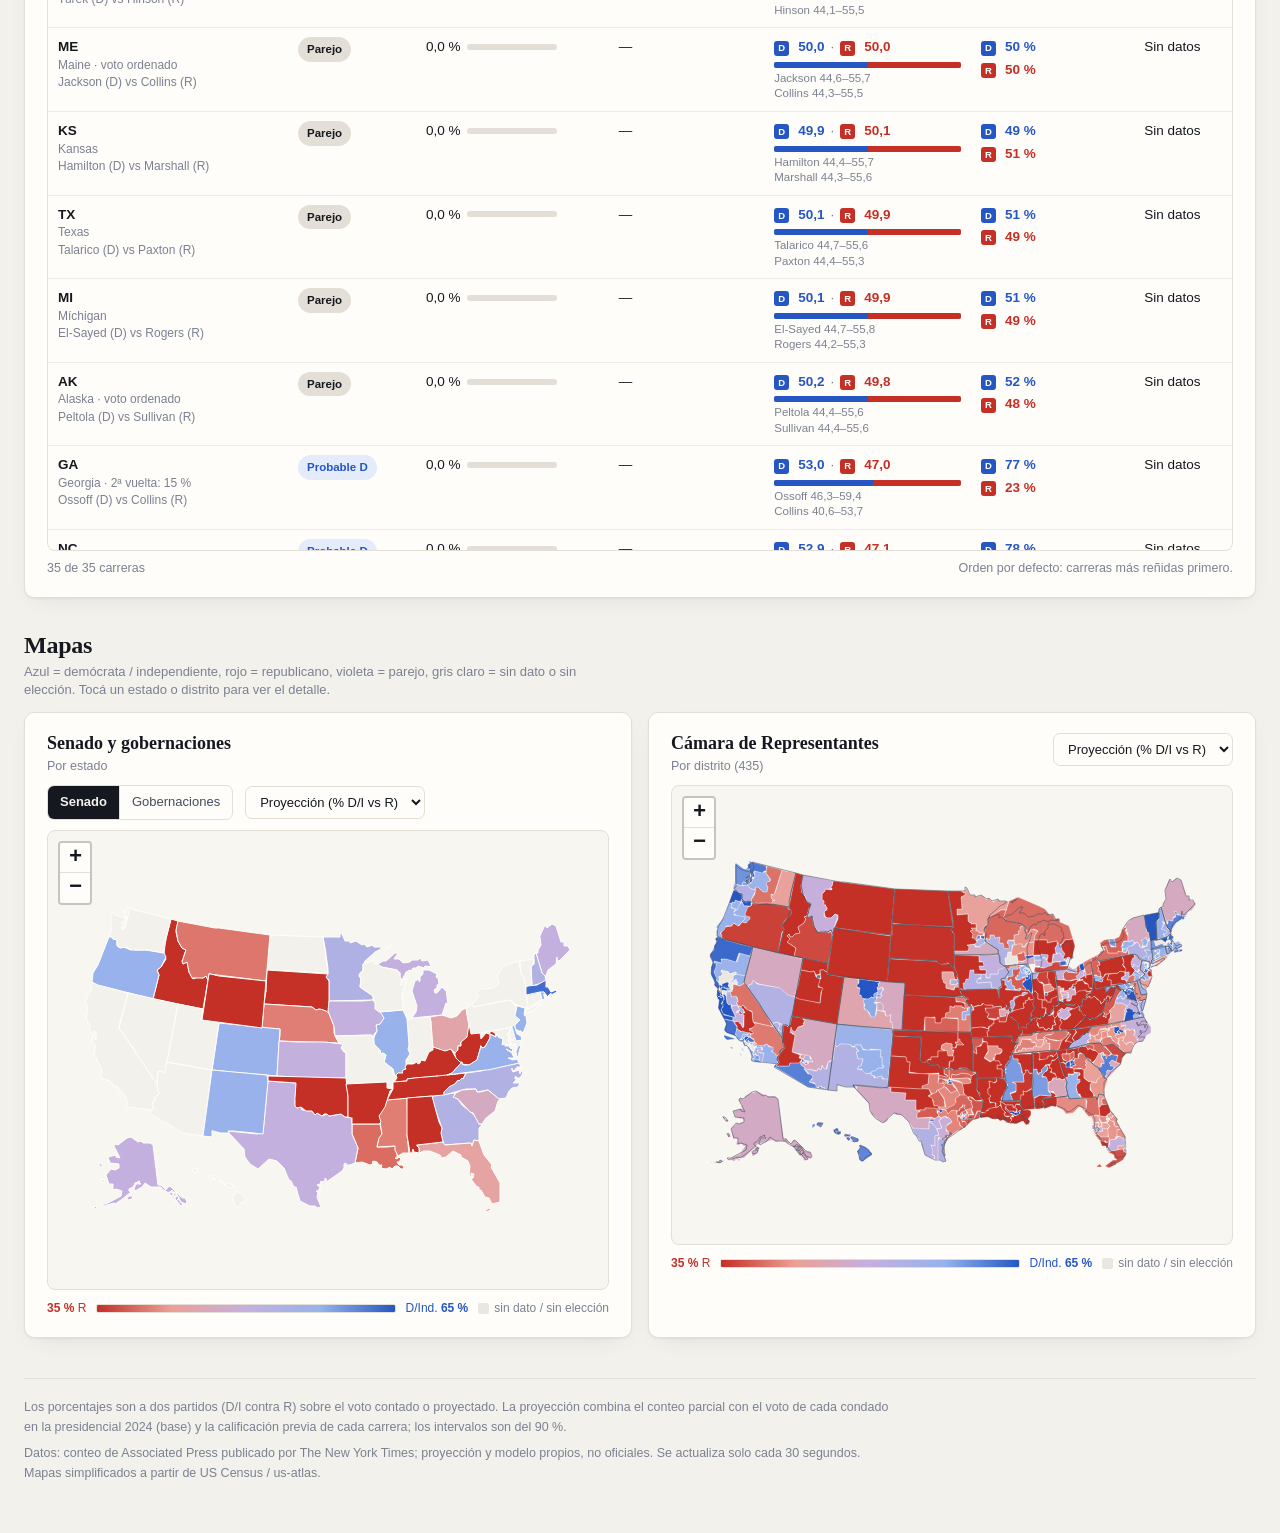
==== commit 2647a066: "Pestaña Previa: pronósticos, encuestas y voto anticipado Co-Authored-By: Claude Opus 5.5 <noreply@an" ====
--- a/dash/index.html
+++ b/dash/index.html
@@ -13,7 +13,7 @@
   <div class="wrap">
     <div class="brand"><i></i>Midterms 2026 <span>· en vivo</span></div>
     <nav class="navl" aria-label="Secciones">
-      <a href="#resumen">Control</a><a href="#evolucion">Evolución</a><a href="#carreras">Carreras</a><a href="#mapas">Mapas</a>
+      <a href="#resumen">Control</a><a href="#evolucion">Evolución</a><a href="#carreras">Carreras</a><a href="#mapas">Mapas</a><a href="previa.html">Previa</a>
     </nav>
     <div class="live" id="live"><span class="dot"></span><span class="lt" id="liveTxt">Cargando…</span></div>
     <button class="ibtn" id="themeBtn" type="button" aria-label="Cambiar entre modo claro y oscuro" title="Modo claro / oscuro">◐</button>
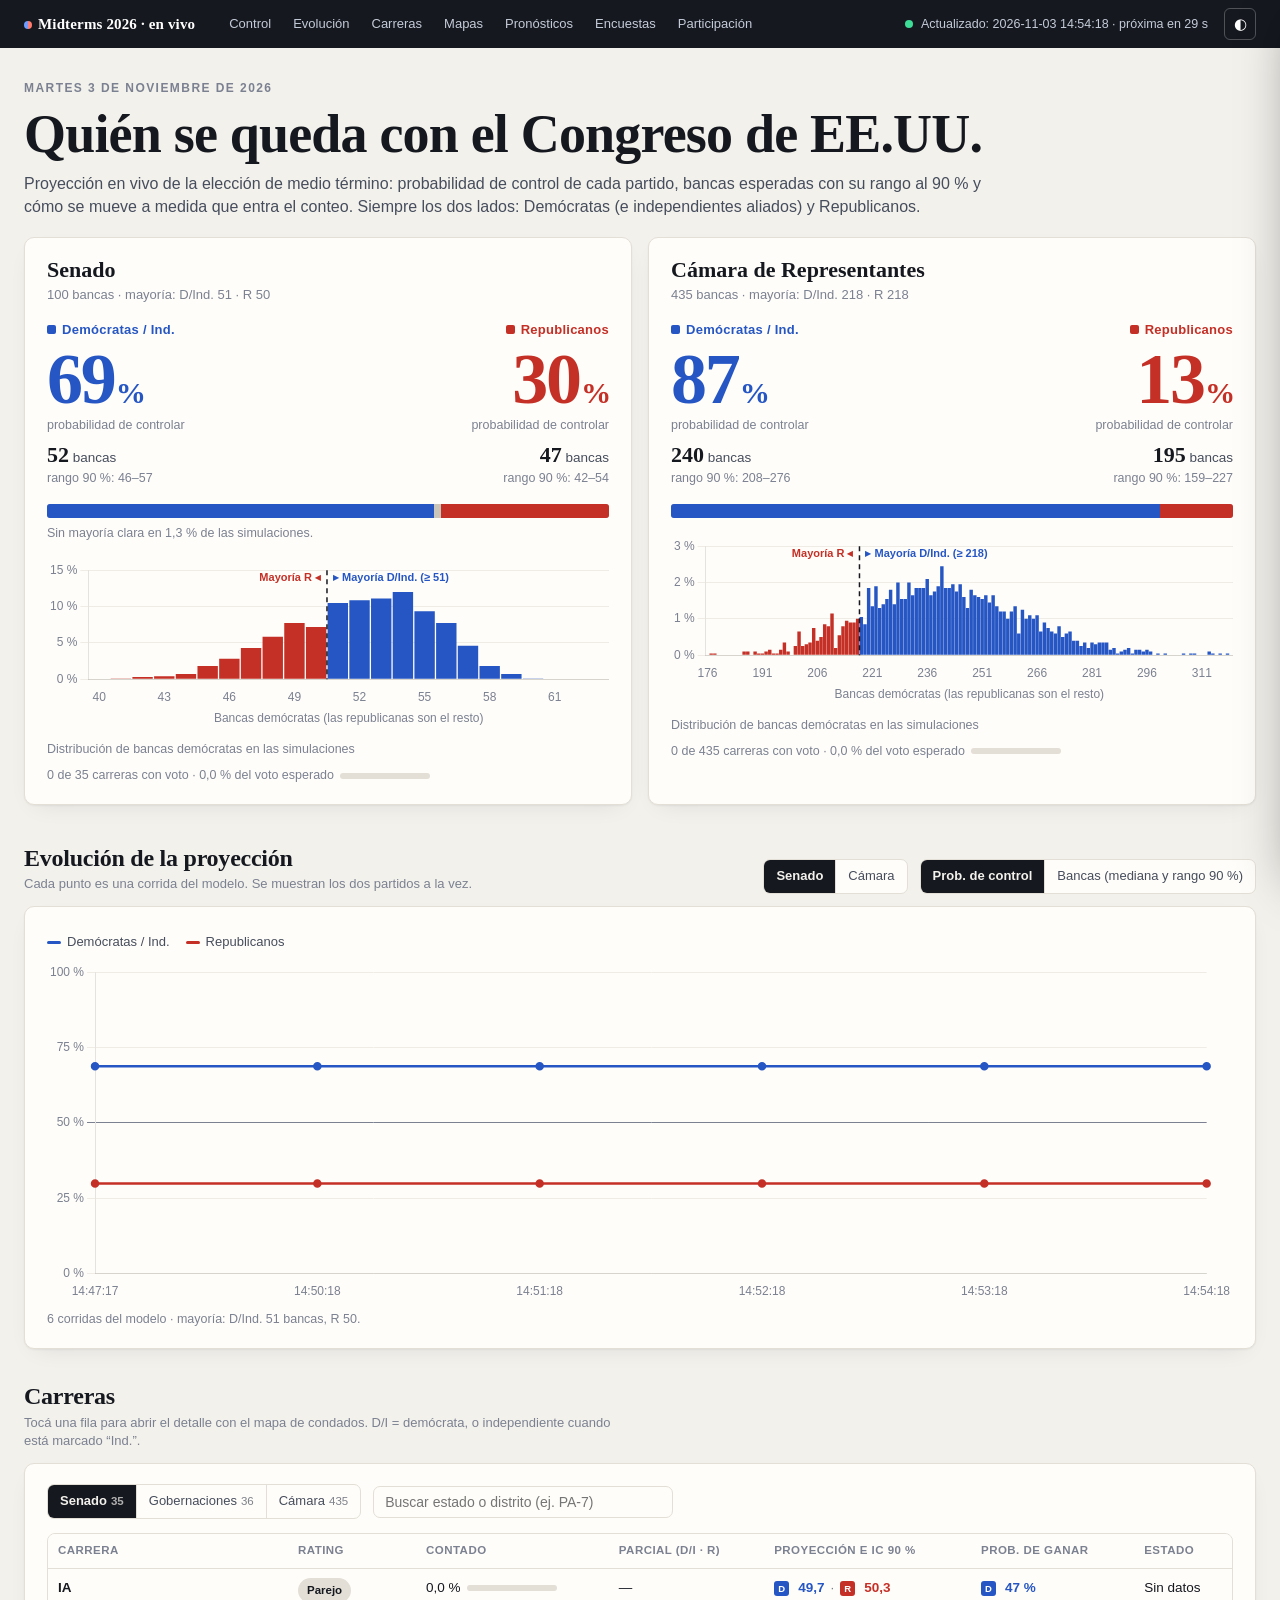
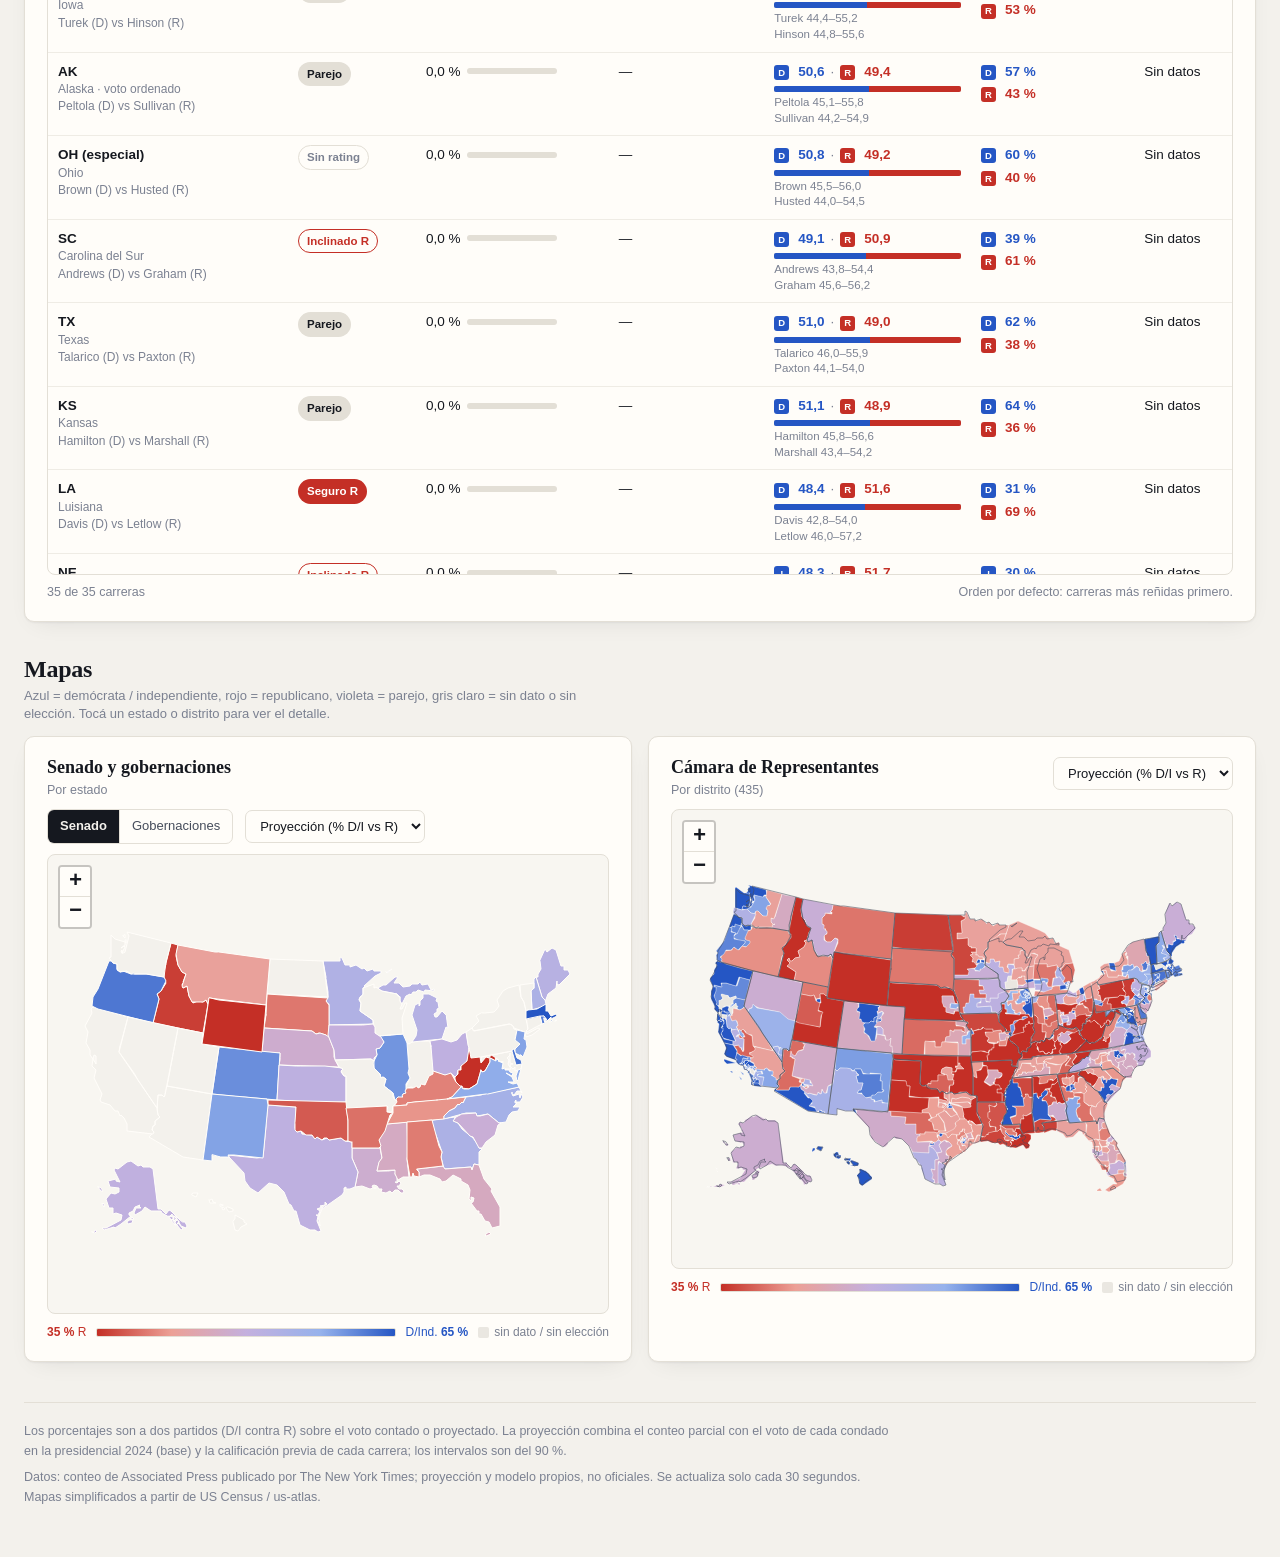
==== commit 622177d4: "Previa en pestañas (pronósticos, encuestas, participación) con mapas por estado Co-Authored-By: Clau" ====
--- a/dash/index.html
+++ b/dash/index.html
@@ -13,7 +13,7 @@
   <div class="wrap">
     <div class="brand"><i></i>Midterms 2026 <span>· en vivo</span></div>
     <nav class="navl" aria-label="Secciones">
-      <a href="#resumen">Control</a><a href="#evolucion">Evolución</a><a href="#carreras">Carreras</a><a href="#mapas">Mapas</a><a href="previa.html">Previa</a>
+      <a href="#resumen">Control</a><a href="#evolucion">Evolución</a><a href="#carreras">Carreras</a><a href="#mapas">Mapas</a><a href="previa.html#pronosticos">Pronósticos</a><a href="previa.html#encuestas">Encuestas</a><a href="previa.html#participacion">Participación</a>
     </nav>
     <div class="live" id="live"><span class="dot"></span><span class="lt" id="liveTxt">Cargando…</span></div>
     <button class="ibtn" id="themeBtn" type="button" aria-label="Cambiar entre modo claro y oscuro" title="Modo claro / oscuro">◐</button>
--- a/dash/style.css
+++ b/dash/style.css
@@ -39,7 +39,7 @@
 .top .wrap{display:flex;align-items:center;gap:16px;min-height:48px}
 .brand{font:700 15px/1 var(--serif);letter-spacing:.01em;white-space:nowrap;color:#fff}
 .brand i{font-style:normal;display:inline-block;width:8px;height:8px;border-radius:50%;margin-right:6px;background:linear-gradient(90deg,#6f9bff 50%,#ff7b6d 50%)}
-.navl{display:flex;gap:2px;margin-left:8px;flex:1;min-width:0}
+.navl{display:flex;gap:2px;margin-left:8px;flex:1;min-width:0;overflow-x:auto;scrollbar-width:none}
 .navl a{color:#c4cbd8;text-decoration:none;font-size:13px;padding:6px 10px;border-radius:5px;white-space:nowrap}
 .navl a:hover{background:rgba(255,255,255,.1);color:#fff}
 .live{display:flex;align-items:center;gap:8px;font-size:12.5px;color:#c4cbd8;white-space:nowrap}
